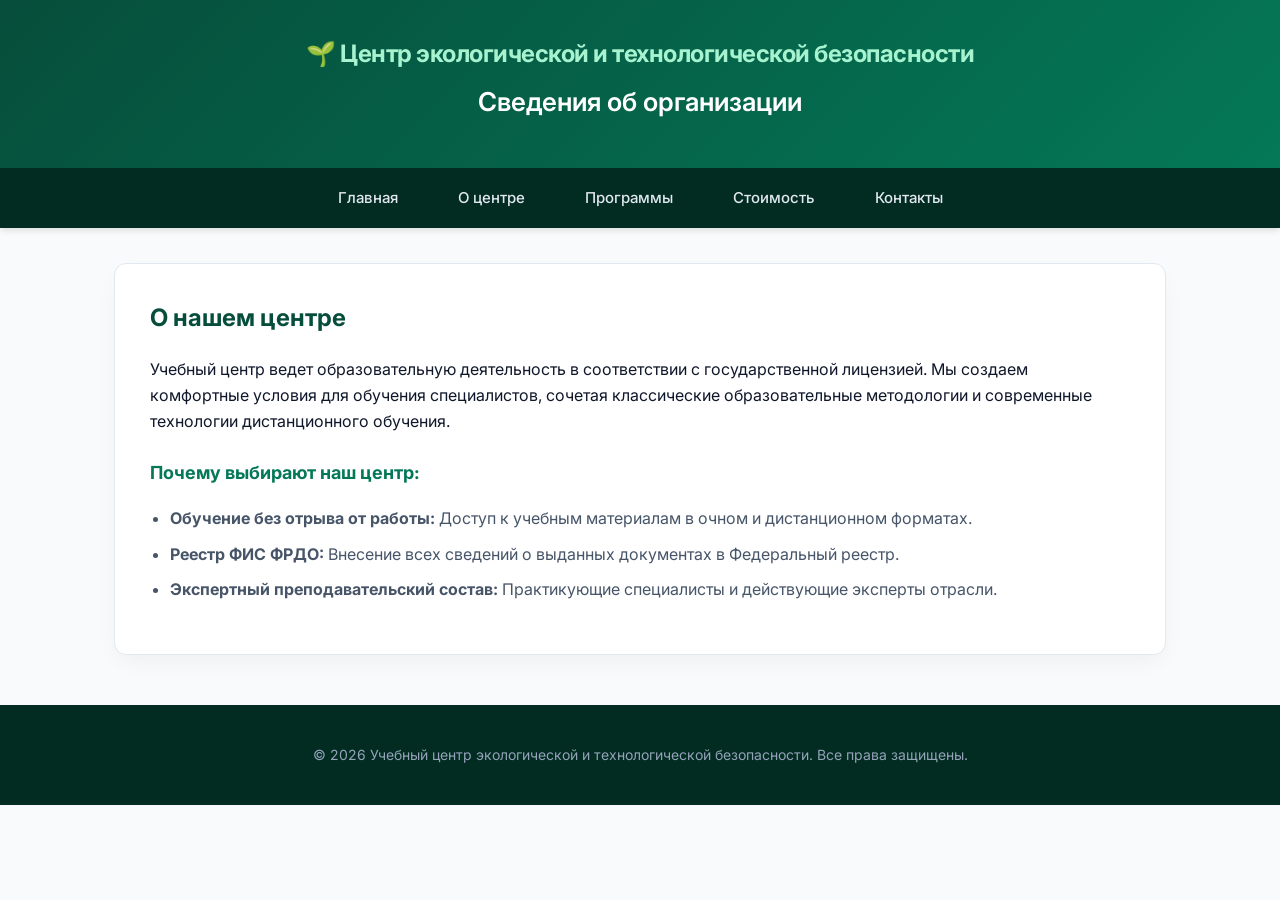
==== about.html @ e374bede "Add files via upload" ====
<!DOCTYPE html>
<html lang="ru">
<head>
    <meta charset="UTF-8">
    <meta name="viewport" content="width=device-width, initial-scale=1.0">
    <title>О компании — Учебный центр</title>
    <link rel="stylesheet" href="style.css">
</head>
<body>
    <header>
        <div class="logo">🌱 Центр экологической и технологической безопасности</div>
        <h1>Сведения об организации</h1>
    </header>

    <nav>
        <a href="index.html">Главная</a>
        <a href="about.html">О центре</a>
        <a href="catalog.html">Программы</a>
        <a href="price.html">Стоимость</a>
        <a href="contacts.html">Контакты</a>
    </nav>

    <main>
        <h2>О нашем центре</h2>
        <p>Учебный центр ведет образовательную деятельность в соответствии с государственной лицензией. Мы создаем комфортные условия для обучения специалистов, сочетая классические образовательные методологии и современные технологии дистанционного обучения.</p>
        
        <h3>Почему выбирают наш центр:</h3>
        <ul>
            <li><strong>Обучение без отрыва от работы:</strong> Доступ к учебным материалам в очном и дистанционном форматах.</li>
            <li><strong>Реестр ФИС ФРДО:</strong> Внесение всех сведений о выданных документах в Федеральный реестр.</li>
            <li><strong>Экспертный преподавательский состав:</strong> Практикующие специалисты и действующие эксперты отрасли.</li>
        </ul>
    </main>

    <footer>
        <p>&copy; 2026 Учебный центр экологической и технологической безопасности. Все права защищены.</p>
    </footer>
</body>
</html>
---- style.css ----
/* Подключение современного шрифта Inter */
@import url('https://fonts.googleapis.com/css2?family=Inter:wght@300;400;500;600;700&display=swap');

/* Сброс базовых отступов и современный переменный цвет */
:root {
    --primary: #10b981;        /* Изумрудно-зеленый акцент */
    --primary-dark: #064e3b;   /* Глубокий темно-зеленый */
    --accent: #f59e0b;         /* Тёплый янтарный */
    --bg-main: #f8fafc;        /* Светло-серый фон */
    --surface: #ffffff;        /* Белые карточки */
    --text-dark: #0f172a;      /* Основной текст */
    --text-muted: #475569;     /* Вторичный текст */
    --border: #e2e8f0;         /* Тонкие границы */
}

body {
    font-family: 'Inter', system-ui, -apple-system, BlinkMacSystemFont, sans-serif;
    margin: 0;
    padding: 0;
    background-color: var(--bg-main);
    color: var(--text-dark);
    line-height: 1.6;
}

/* Шапка сайта в стиле премиальных веб-сервисов */
header {
    background: linear-gradient(135deg, #064e3b 0%, #047857 100%);
    color: #ffffff;
    padding: 35px 20px;
    text-align: center;
}

.logo {
    font-size: 24px;
    font-weight: 700;
    color: #a7f3d0;
    letter-spacing: -0.5px;
    margin-bottom: 8px;
}

header h1 {
    margin: 0 0 10px 0;
    font-size: 26px;
    font-weight: 600;
}

header p {
    margin: 0;
    font-size: 15px;
    color: #ecfdf5;
    opacity: 0.9;
}

/* Современная навигация */
nav {
    background-color: #022c22;
    padding: 12px 20px;
    text-align: center;
    position: sticky;
    top: 0;
    z-index: 100;
    box-shadow: 0 4px 6px -1px rgba(0, 0, 0, 0.1);
}

nav a {
    color: #e2e8f0;
    text-decoration: none;
    margin: 0 16px;
    font-weight: 500;
    font-size: 15px;
    transition: all 0.2s ease;
    display: inline-block;
    padding: 6px 12px;
    border-radius: 6px;
}

nav a:hover {
    color: #ffffff;
    background-color: rgba(255, 255, 255, 0.1);
}

/* Основной контейнер */
main {
    max-width: 980px;
    margin: 35px auto;
    background: var(--surface);
    padding: 35px;
    border-radius: 12px;
    box-shadow: 0 10px 25px -5px rgba(0, 0, 0, 0.05);
    border: 1px solid var(--border);
}

main h2 {
    color: var(--primary-dark);
    font-size: 24px;
    font-weight: 700;
    margin-top: 0;
    margin-bottom: 20px;
}

main h3 {
    color: #047857;
    font-size: 18px;
    margin-top: 25px;
}

main ul {
    padding-left: 20px;
}

main li {
    margin-bottom: 10px;
    color: var(--text-muted);
}

/* Современные карточки каталога */
.catalog-grid {
    display: flex;
    gap: 20px;
    flex-wrap: wrap;
    margin-top: 20px;
}

.product-card {
    border: 1px solid var(--border);
    border-radius: 10px;
    padding: 22px;
    width: 270px;
    background: #ffffff;
    transition: transform 0.2s ease, box-shadow 0.2s ease;
}

.product-card:hover {
    transform: translateY(-4px);
    box-shadow: 0 12px 20px -5px rgba(0, 0, 0, 0.08);
}

.product-card h3 {
    margin-top: 0;
    font-size: 18px;
    color: var(--primary-dark);
}

.product-card p {
    color: var(--text-muted);
    font-size: 14px;
    margin-bottom: 0;
}

/* Стилизация таблицы прайс-листа */
table {
    width: 100%;
    border-collapse: separate;
    border-spacing: 0;
    margin-top: 20px;
    border-radius: 8px;
    overflow: hidden;
    border: 1px solid var(--border);
}

th, td {
    padding: 14px 18px;
    text-align: left;
    font-size: 14px;
}

.price-header {
    background-color: var(--primary-dark);
    color: #ffffff;
    font-weight: 600;
}

.price-row-odd {
    background-color: #ffffff;
}

.price-row-even {
    background-color: #f8fafc;
}

.price-discount {
    background-color: #ecfdf5;
    font-weight: 600;
    color: #065f46;
}

td {
    border-bottom: 1px solid var(--border);
}

tr:last-child td {
    border-bottom: none;
}

/* Подвал сайта */
footer {
    background-color: #022c22;
    color: #94a3b8;
    text-align: center;
    padding: 25px;
    margin-top: 50px;
    font-size: 14px;
}
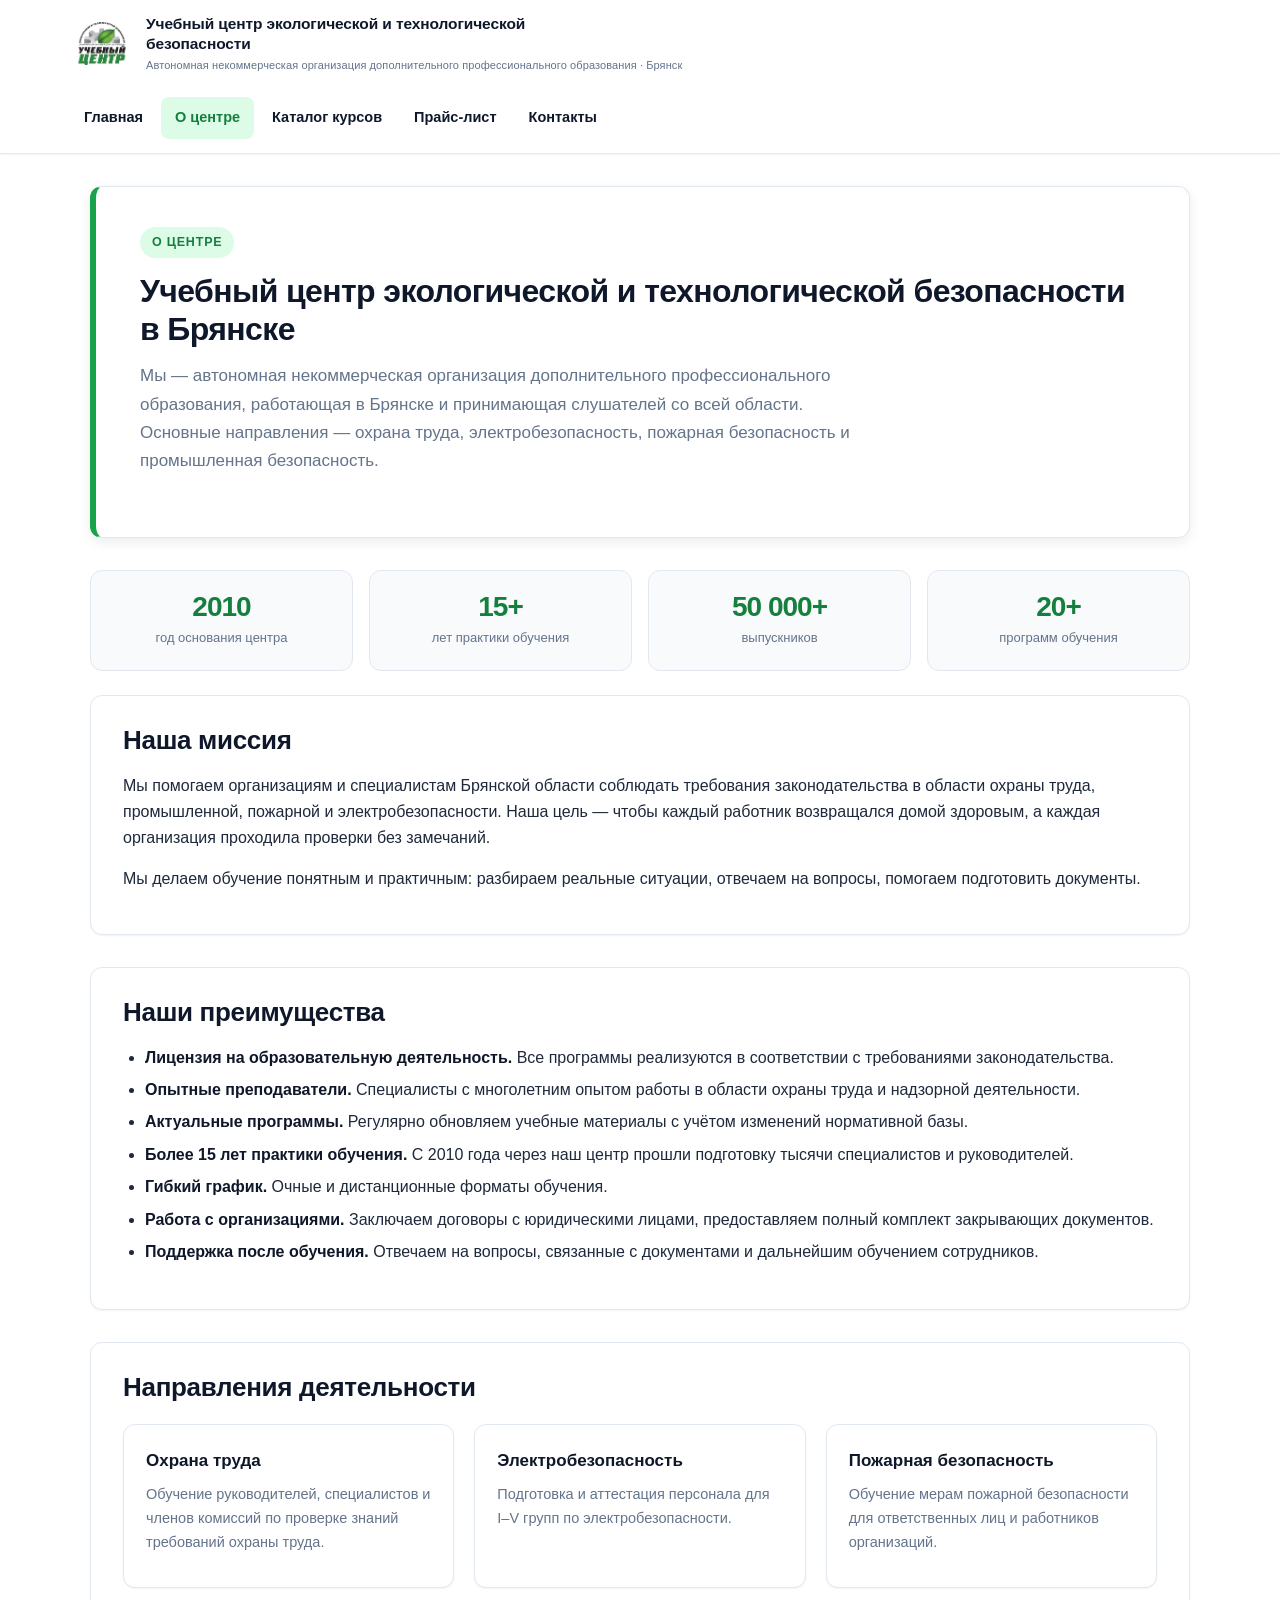
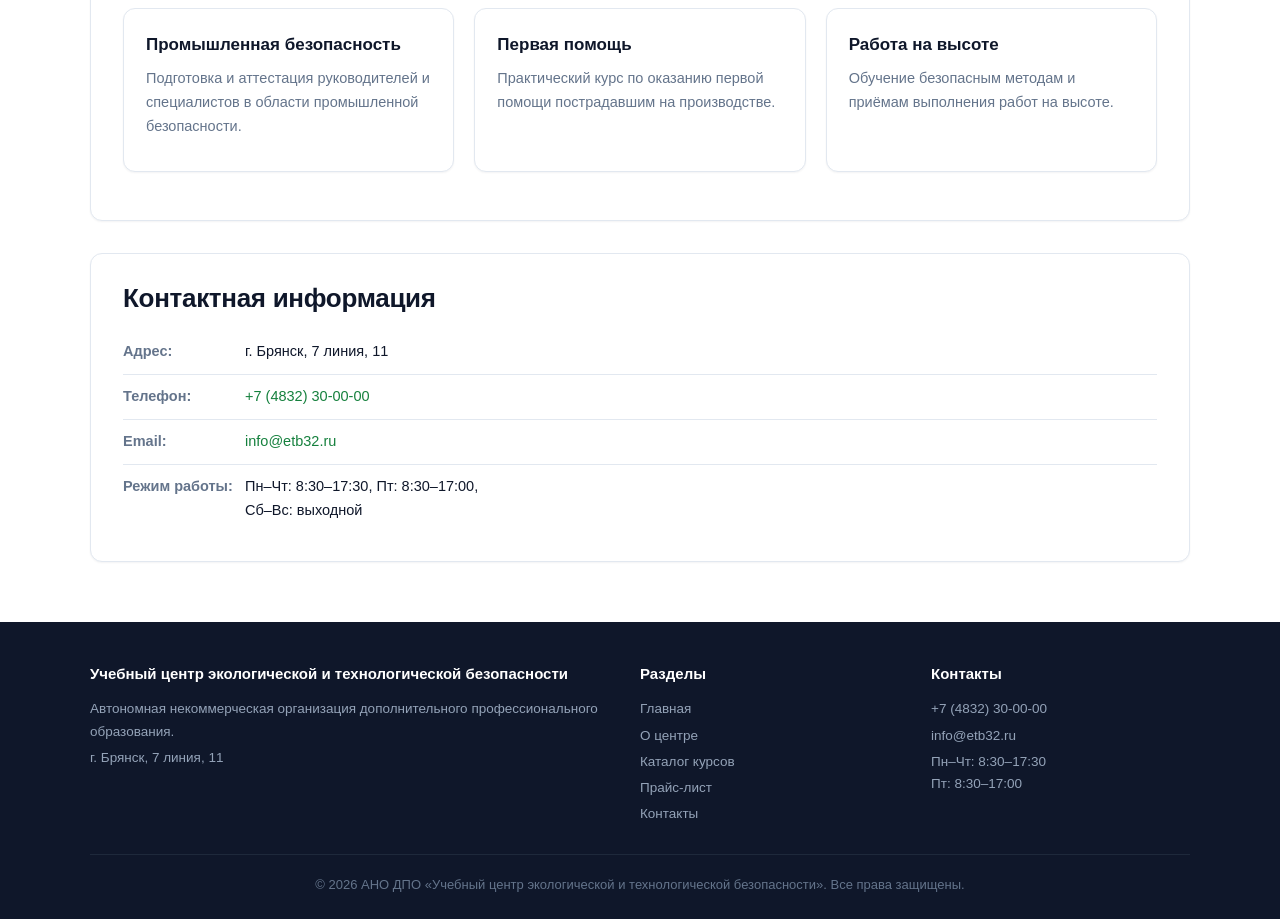
==== commit ff71d5b2: "Add files via upload" ====
--- a/about.html
+++ b/about.html
@@ -1,39 +1,175 @@
 <!DOCTYPE html>
 <html lang="ru">
 <head>
-    <meta charset="UTF-8">
-    <meta name="viewport" content="width=device-width, initial-scale=1.0">
-    <title>О компании — Учебный центр</title>
-    <link rel="stylesheet" href="style.css">
+  <meta charset="UTF-8">
+  <meta name="viewport" content="width=device-width, initial-scale=1.0">
+  <title>О центре — Учебный центр экологической и технологической безопасности</title>
+  <link rel="stylesheet" href="style.css">
 </head>
 <body>
-    <header>
-        <div class="logo">🌱 Центр экологической и технологической безопасности</div>
-        <h1>Сведения об организации</h1>
-    </header>
 
-    <nav>
-        <a href="index.html">Главная</a>
-        <a href="about.html">О центре</a>
-        <a href="catalog.html">Программы</a>
-        <a href="price.html">Стоимость</a>
-        <a href="contacts.html">Контакты</a>
+<header class="site-header">
+  <div class="container header-inner">
+    <a href="index.html" class="logo-link">
+      <img src="images/logo_0_1.png" alt="Логотип Учебного центра экологической и технологической безопасности" width="64">
+      <div class="logo-text">
+        <h1>Учебный центр экологической и технологической безопасности</h1>
+        <p>Автономная некоммерческая организация дополнительного профессионального образования · Брянск</p>
+      </div>
+    </a>
+    <nav class="main-nav">
+      <a href="index.html">Главная</a>
+      <a href="about.html" class="active">О центре</a>
+      <a href="courses.html">Каталог курсов</a>
+      <a href="price.html">Прайс-лист</a>
+      <a href="contacts.html">Контакты</a>
     </nav>
+  </div>
+</header>
 
-    <main>
-        <h2>О нашем центре</h2>
-        <p>Учебный центр ведет образовательную деятельность в соответствии с государственной лицензией. Мы создаем комфортные условия для обучения специалистов, сочетая классические образовательные методологии и современные технологии дистанционного обучения.</p>
-        
-        <h3>Почему выбирают наш центр:</h3>
+<main>
+
+  <section class="hero">
+    <span class="hero-label">О центре</span>
+    <h2>Учебный центр экологической и технологической безопасности в Брянске</h2>
+    <p>
+      Мы — автономная некоммерческая организация дополнительного профессионального
+      образования, работающая в Брянске и принимающая слушателей со всей области.
+      Основные направления — охрана труда, электробезопасность, пожарная
+      безопасность и промышленная безопасность.
+    </p>
+  </section>
+
+  <section class="stats">
+    <div class="stat">
+      <div class="stat-value">2010</div>
+      <div class="stat-label">год основания центра</div>
+    </div>
+    <div class="stat">
+      <div class="stat-value">15+</div>
+      <div class="stat-label">лет практики обучения</div>
+    </div>
+    <div class="stat">
+      <div class="stat-value">50 000+</div>
+      <div class="stat-label">выпускников</div>
+    </div>
+    <div class="stat">
+      <div class="stat-value">20+</div>
+      <div class="stat-label">программ обучения</div>
+    </div>
+  </section>
+
+  <section class="card-block">
+    <h2>Наша миссия</h2>
+    <p>
+      Мы помогаем организациям и специалистам Брянской области соблюдать требования
+      законодательства в области охраны труда, промышленной, пожарной и
+      электробезопасности. Наша цель — чтобы каждый работник возвращался домой
+      здоровым, а каждая организация проходила проверки без замечаний.
+    </p>
+    <p>
+      Мы делаем обучение понятным и практичным: разбираем реальные ситуации,
+      отвечаем на вопросы, помогаем подготовить документы.
+    </p>
+  </section>
+
+  <section class="card-block">
+    <h2>Наши преимущества</h2>
+    <ul>
+      <li><strong>Лицензия на образовательную деятельность.</strong> Все программы реализуются в соответствии с требованиями законодательства.</li>
+      <li><strong>Опытные преподаватели.</strong> Специалисты с многолетним опытом работы в области охраны труда и надзорной деятельности.</li>
+      <li><strong>Актуальные программы.</strong> Регулярно обновляем учебные материалы с учётом изменений нормативной базы.</li>
+      <li><strong>Более 15 лет практики обучения.</strong> С 2010 года через наш центр прошли подготовку тысячи специалистов и руководителей.</li>
+      <li><strong>Гибкий график.</strong> Очные и дистанционные форматы обучения.</li>
+      <li><strong>Работа с организациями.</strong> Заключаем договоры с юридическими лицами, предоставляем полный комплект закрывающих документов.</li>
+      <li><strong>Поддержка после обучения.</strong> Отвечаем на вопросы, связанные с документами и дальнейшим обучением сотрудников.</li>
+    </ul>
+  </section>
+
+  <section class="card-block">
+    <h2>Направления деятельности</h2>
+    <div class="grid">
+      <div class="card">
+        <h3>Охрана труда</h3>
+        <p>Обучение руководителей, специалистов и членов комиссий по проверке знаний требований охраны труда.</p>
+      </div>
+      <div class="card">
+        <h3>Электробезопасность</h3>
+        <p>Подготовка и аттестация персонала для I–V групп по электробезопасности.</p>
+      </div>
+      <div class="card">
+        <h3>Пожарная безопасность</h3>
+        <p>Обучение мерам пожарной безопасности для ответственных лиц и работников организаций.</p>
+      </div>
+      <div class="card">
+        <h3>Промышленная безопасность</h3>
+        <p>Подготовка и аттестация руководителей и специалистов в области промышленной безопасности.</p>
+      </div>
+      <div class="card">
+        <h3>Первая помощь</h3>
+        <p>Практический курс по оказанию первой помощи пострадавшим на производстве.</p>
+      </div>
+      <div class="card">
+        <h3>Работа на высоте</h3>
+        <p>Обучение безопасным методам и приёмам выполнения работ на высоте.</p>
+      </div>
+    </div>
+  </section>
+
+  <section class="card-block">
+    <h2>Контактная информация</h2>
+    <div class="contact-row">
+      <span class="label">Адрес:</span>
+      <span class="value">г. Брянск, 7 линия, 11</span>
+    </div>
+    <div class="contact-row">
+      <span class="label">Телефон:</span>
+      <span class="value"><a href="tel:+74832300000">+7 (4832) 30-00-00</a></span>
+    </div>
+    <div class="contact-row">
+      <span class="label">Email:</span>
+      <span class="value"><a href="mailto:info@etb32.ru">info@etb32.ru</a></span>
+    </div>
+    <div class="contact-row">
+      <span class="label">Режим работы:</span>
+      <span class="value">Пн–Чт: 8:30–17:30, Пт: 8:30–17:00,<br>Сб–Вс: выходной</span>
+    </div>
+  </section>
+
+</main>
+
+<footer class="site-footer">
+  <div class="container">
+    <div class="footer-grid">
+      <div>
+        <h4>Учебный центр экологической и технологической безопасности</h4>
+        <p>Автономная некоммерческая организация дополнительного профессионального образования.</p>
+        <p>г. Брянск, 7 линия, 11</p>
+      </div>
+      <div>
+        <h4>Разделы</h4>
         <ul>
-            <li><strong>Обучение без отрыва от работы:</strong> Доступ к учебным материалам в очном и дистанционном форматах.</li>
-            <li><strong>Реестр ФИС ФРДО:</strong> Внесение всех сведений о выданных документах в Федеральный реестр.</li>
-            <li><strong>Экспертный преподавательский состав:</strong> Практикующие специалисты и действующие эксперты отрасли.</li>
+          <li><a href="index.html">Главная</a></li>
+          <li><a href="about.html">О центре</a></li>
+          <li><a href="courses.html">Каталог курсов</a></li>
+          <li><a href="price.html">Прайс-лист</a></li>
+          <li><a href="contacts.html">Контакты</a></li>
         </ul>
-    </main>
+      </div>
+      <div>
+        <h4>Контакты</h4>
+        <ul>
+          <li><a href="tel:+74832300000">+7 (4832) 30-00-00</a></li>
+          <li><a href="mailto:info@etb32.ru">info@etb32.ru</a></li>
+          <li>Пн–Чт: 8:30–17:30<br>Пт: 8:30–17:00</li>
+        </ul>
+      </div>
+    </div>
+    <div class="footer-bottom">
+      &copy; 2026 АНО ДПО «Учебный центр экологической и технологической безопасности». Все права защищены.
+    </div>
+  </div>
+</footer>
 
-    <footer>
-        <p>&copy; 2026 Учебный центр экологической и технологической безопасности. Все права защищены.</p>
-    </footer>
 </body>
 </html>
--- a/style.css
+++ b/style.css
@@ -1,203 +1,423 @@
-/* Подключение современного шрифта Inter */
-@import url('https://fonts.googleapis.com/css2?family=Inter:wght@300;400;500;600;700&display=swap');
-
-/* Сброс базовых отступов и современный переменный цвет */
 :root {
-    --primary: #10b981;        /* Изумрудно-зеленый акцент */
-    --primary-dark: #064e3b;   /* Глубокий темно-зеленый */
-    --accent: #f59e0b;         /* Тёплый янтарный */
-    --bg-main: #f8fafc;        /* Светло-серый фон */
-    --surface: #ffffff;        /* Белые карточки */
-    --text-dark: #0f172a;      /* Основной текст */
-    --text-muted: #475569;     /* Вторичный текст */
-    --border: #e2e8f0;         /* Тонкие границы */
-}
+  --bg:          #ffffff;
+  --surface:     #f8fafc;
+  --surface-2:   #f1f5f9;
+  --text:        #0f172a;
+  --muted:       #64748b;
+  --primary:     #16a34a;
+  --primary-dk:  #15803d;
+  --primary-lt:  #dcfce7;
+  --accent:      #facc15;
+  --accent-dk:   #eab308;
+  --border:      #e2e8f0;
+  --shadow-sm:   0 1px 2px rgba(15, 23, 42, .05);
+  --shadow-md:   0 4px 12px rgba(15, 23, 42, .08);
+  --radius:      12px;
+}
+
+* { box-sizing: border-box; }
+html { scroll-behavior: smooth; }
 
 body {
-    font-family: 'Inter', system-ui, -apple-system, BlinkMacSystemFont, sans-serif;
-    margin: 0;
-    padding: 0;
-    background-color: var(--bg-main);
-    color: var(--text-dark);
-    line-height: 1.6;
-}
-
-/* Шапка сайта в стиле премиальных веб-сервисов */
-header {
-    background: linear-gradient(135deg, #064e3b 0%, #047857 100%);
-    color: #ffffff;
-    padding: 35px 20px;
-    text-align: center;
-}
-
-.logo {
-    font-size: 24px;
-    font-weight: 700;
-    color: #a7f3d0;
-    letter-spacing: -0.5px;
-    margin-bottom: 8px;
-}
-
-header h1 {
-    margin: 0 0 10px 0;
-    font-size: 26px;
-    font-weight: 600;
-}
-
-header p {
-    margin: 0;
-    font-size: 15px;
-    color: #ecfdf5;
-    opacity: 0.9;
-}
-
-/* Современная навигация */
-nav {
-    background-color: #022c22;
-    padding: 12px 20px;
-    text-align: center;
-    position: sticky;
-    top: 0;
-    z-index: 100;
-    box-shadow: 0 4px 6px -1px rgba(0, 0, 0, 0.1);
-}
-
-nav a {
-    color: #e2e8f0;
-    text-decoration: none;
-    margin: 0 16px;
-    font-weight: 500;
-    font-size: 15px;
-    transition: all 0.2s ease;
-    display: inline-block;
-    padding: 6px 12px;
-    border-radius: 6px;
-}
-
-nav a:hover {
-    color: #ffffff;
-    background-color: rgba(255, 255, 255, 0.1);
-}
-
-/* Основной контейнер */
-main {
-    max-width: 980px;
-    margin: 35px auto;
-    background: var(--surface);
-    padding: 35px;
-    border-radius: 12px;
-    box-shadow: 0 10px 25px -5px rgba(0, 0, 0, 0.05);
-    border: 1px solid var(--border);
-}
-
-main h2 {
-    color: var(--primary-dark);
-    font-size: 24px;
-    font-weight: 700;
-    margin-top: 0;
-    margin-bottom: 20px;
-}
-
-main h3 {
-    color: #047857;
-    font-size: 18px;
-    margin-top: 25px;
-}
-
-main ul {
-    padding-left: 20px;
-}
-
-main li {
-    margin-bottom: 10px;
-    color: var(--text-muted);
-}
-
-/* Современные карточки каталога */
-.catalog-grid {
-    display: flex;
-    gap: 20px;
-    flex-wrap: wrap;
-    margin-top: 20px;
-}
-
-.product-card {
-    border: 1px solid var(--border);
-    border-radius: 10px;
-    padding: 22px;
-    width: 270px;
-    background: #ffffff;
-    transition: transform 0.2s ease, box-shadow 0.2s ease;
-}
-
-.product-card:hover {
-    transform: translateY(-4px);
-    box-shadow: 0 12px 20px -5px rgba(0, 0, 0, 0.08);
-}
-
-.product-card h3 {
-    margin-top: 0;
-    font-size: 18px;
-    color: var(--primary-dark);
-}
-
-.product-card p {
-    color: var(--text-muted);
-    font-size: 14px;
-    margin-bottom: 0;
-}
-
-/* Стилизация таблицы прайс-листа */
-table {
-    width: 100%;
-    border-collapse: separate;
-    border-spacing: 0;
-    margin-top: 20px;
-    border-radius: 8px;
-    overflow: hidden;
-    border: 1px solid var(--border);
-}
-
-th, td {
-    padding: 14px 18px;
-    text-align: left;
-    font-size: 14px;
-}
-
-.price-header {
-    background-color: var(--primary-dark);
-    color: #ffffff;
-    font-weight: 600;
-}
-
-.price-row-odd {
-    background-color: #ffffff;
-}
-
-.price-row-even {
-    background-color: #f8fafc;
-}
-
-.price-discount {
-    background-color: #ecfdf5;
-    font-weight: 600;
-    color: #065f46;
-}
-
-td {
-    border-bottom: 1px solid var(--border);
-}
-
-tr:last-child td {
-    border-bottom: none;
-}
-
-/* Подвал сайта */
-footer {
-    background-color: #022c22;
-    color: #94a3b8;
-    text-align: center;
-    padding: 25px;
-    margin-top: 50px;
-    font-size: 14px;
+  font-family: -apple-system, BlinkMacSystemFont, "Segoe UI", "Helvetica Neue", Arial, sans-serif;
+  font-size: 16px;
+  line-height: 1.65;
+  color: var(--text);
+  background-color: var(--bg);
+  margin: 0;
+  padding: 0;
+  -webkit-font-smoothing: antialiased;
+}
+
+.container { max-width: 1140px; margin: 0 auto; padding: 0 20px; }
+
+a { color: var(--primary-dk); text-decoration: none; transition: color .15s; }
+a:hover { color: var(--primary); }
+
+img { max-width: 100%; display: block; }
+
+.site-header {
+  background-color: #ffffff;
+  border-bottom: 1px solid var(--border);
+  position: sticky;
+  top: 0;
+  z-index: 100;
+  box-shadow: var(--shadow-sm);
+}
+
+.header-inner {
+  display: flex;
+  align-items: center;
+  justify-content: space-between;
+  gap: 24px;
+  padding: 14px 0;
+  flex-wrap: wrap;
+}
+
+.logo-link {
+  display: flex;
+  align-items: center;
+  gap: 12px;
+  color: var(--text);
+  text-decoration: none;
+}
+.logo-link:hover { color: var(--text); }
+.logo-link img { flex-shrink: 0; border-radius: 8px; }
+
+.logo-text h1 {
+  margin: 0;
+  font-size: 15.5px;
+  line-height: 1.3;
+  color: var(--text);
+  font-weight: 700;
+  max-width: 480px;
+  letter-spacing: -0.1px;
+}
+
+.logo-text p {
+  margin: 4px 0 0;
+  font-size: 11px;
+  color: var(--muted);
+  letter-spacing: 0.1px;
+  line-height: 1.35;
+}
+
+.main-nav { display: flex; flex-wrap: wrap; gap: 4px; }
+
+.main-nav a {
+  color: var(--text);
+  padding: 9px 14px;
+  border-radius: 8px;
+  font-weight: 600;
+  font-size: 14.5px;
+  transition: background-color .15s, color .15s;
+}
+.main-nav a:hover { background-color: var(--surface-2); color: var(--primary-dk); }
+.main-nav a.active { background-color: var(--primary-lt); color: var(--primary-dk); }
+
+main { max-width: 1140px; margin: 32px auto 48px; padding: 0 20px; }
+section { margin-bottom: 32px; }
+
+section.card-block {
+  background: #ffffff;
+  border: 1px solid var(--border);
+  border-radius: var(--radius);
+  padding: 28px 32px;
+  box-shadow: var(--shadow-sm);
+}
+
+h2 { font-size: 26px; line-height: 1.25; color: var(--text); margin: 0 0 16px; font-weight: 700; letter-spacing: -0.3px; }
+h3 { font-size: 18px; color: var(--text); margin: 22px 0 8px; font-weight: 700; }
+
+p { margin: 0 0 14px; color: #1e293b; }
+ul, ol { padding-left: 22px; margin: 0 0 16px; }
+li { margin-bottom: 6px; color: #1e293b; }
+strong { color: var(--text); font-weight: 700; }
+
+.hero {
+  background: #ffffff;
+  border: 1px solid var(--border);
+  border-left: 6px solid var(--primary);
+  border-radius: var(--radius);
+  padding: 40px 44px;
+  margin-bottom: 32px;
+  box-shadow: var(--shadow-md);
+}
+
+.hero .hero-label {
+  display: inline-block;
+  background: var(--primary-lt);
+  color: var(--primary-dk);
+  font-size: 12.5px;
+  font-weight: 700;
+  letter-spacing: 0.8px;
+  text-transform: uppercase;
+  padding: 5px 12px;
+  border-radius: 999px;
+  margin-bottom: 14px;
+}
+
+.hero h2 { font-size: 32px; line-height: 1.2; margin: 0 0 14px; letter-spacing: -0.6px; }
+.hero p { font-size: 17px; color: var(--muted); margin: 0 0 22px; max-width: 720px; }
+
+.btn {
+  display: inline-block;
+  background-color: var(--accent);
+  color: var(--text);
+  padding: 13px 26px;
+  border-radius: 10px;
+  text-decoration: none;
+  font-weight: 700;
+  font-size: 15px;
+  box-shadow: 0 4px 14px rgba(250, 204, 21, .35);
+  transition: background-color .15s, transform .1s, box-shadow .15s;
+  border: none;
+  cursor: pointer;
+}
+.btn:hover {
+  background-color: var(--accent-dk);
+  color: var(--text);
+  transform: translateY(-1px);
+  box-shadow: 0 6px 18px rgba(250, 204, 21, .45);
+}
+
+.btn-outline {
+  display: inline-block;
+  background: #ffffff;
+  color: var(--primary-dk);
+  border: 1.5px solid var(--primary);
+  padding: 11px 24px;
+  border-radius: 10px;
+  font-weight: 700;
+  font-size: 15px;
+  transition: background-color .15s;
+}
+.btn-outline:hover { background-color: var(--primary-lt); color: var(--primary-dk); }
+
+.grid {
+  display: grid;
+  grid-template-columns: repeat(auto-fit, minmax(260px, 1fr));
+  gap: 20px;
+  margin: 20px 0;
+}
+
+.card {
+  background-color: #ffffff;
+  border: 1px solid var(--border);
+  border-radius: var(--radius);
+  padding: 22px;
+  box-shadow: var(--shadow-sm);
+  transition: box-shadow .2s, transform .15s, border-color .15s;
+  display: flex;
+  flex-direction: column;
+}
+.card:hover { box-shadow: var(--shadow-md); transform: translateY(-2px); border-color: #cbd5e1; }
+.card h3 { margin-top: 0; color: var(--text); font-size: 17px; }
+.card p { color: var(--muted); font-size: 14.5px; margin-bottom: 10px; }
+.card ul { margin: 6px 0 0; padding-left: 18px; }
+.card li { font-size: 14px; color: #475569; margin-bottom: 4px; }
+.card img { border-radius: 8px; margin-bottom: 12px; }
+
+.stats {
+  display: grid;
+  grid-template-columns: repeat(auto-fit, minmax(180px, 1fr));
+  gap: 16px;
+  margin: 24px 0;
+}
+
+.stat {
+  background: var(--surface);
+  border-radius: var(--radius);
+  padding: 22px 20px;
+  text-align: center;
+  border: 1px solid var(--border);
+}
+
+.stat-value {
+  font-size: 28px;
+  font-weight: 800;
+  color: var(--primary-dk);
+  line-height: 1;
+  margin-bottom: 6px;
+  letter-spacing: -1px;
+}
+
+.stat-label { font-size: 13px; color: var(--muted); font-weight: 500; }
+
+.price-table {
+  width: 100%;
+  border-collapse: collapse;
+  margin: 20px 0;
+  border-radius: var(--radius);
+  overflow: hidden;
+  box-shadow: var(--shadow-sm);
+  background: #ffffff;
+  font-size: 14.5px;
+}
+.price-table caption {
+  caption-side: top;
+  text-align: left;
+  font-weight: 700;
+  color: var(--text);
+  padding: 0 0 10px;
+  font-size: 16px;
+}
+.price-table th, .price-table td {
+  padding: 14px 16px;
+  text-align: left;
+  border-bottom: 1px solid var(--border);
+}
+.price-table thead th {
+  background-color: var(--text);
+  color: #ffffff;
+  font-weight: 600;
+  font-size: 13px;
+  text-transform: uppercase;
+  letter-spacing: 0.5px;
+}
+.price-table tbody tr:hover td { background-color: var(--surface); }
+.price-table td:last-child {
+  font-weight: 700;
+  color: var(--primary-dk);
+  text-align: right;
+  white-space: nowrap;
+}
+.price-discount td {
+  background-color: #fffbeb !important;
+  color: #78350f !important;
+  font-weight: 700;
+  text-align: left !important;
+}
+
+.contact-form { display: grid; gap: 16px; }
+
+.contact-form label {
+  display: grid;
+  gap: 6px;
+  font-weight: 600;
+  color: var(--text);
+  font-size: 14.5px;
+}
+
+.contact-form input,
+.contact-form textarea {
+  padding: 11px 14px;
+  border: 1.5px solid var(--border);
+  border-radius: 8px;
+  font: inherit;
+  font-size: 15px;
+  background: #ffffff;
+  color: var(--text);
+  transition: border-color .15s, box-shadow .15s;
+}
+.contact-form input:focus,
+.contact-form textarea:focus {
+  outline: none;
+  border-color: var(--primary);
+  box-shadow: 0 0 0 3px rgba(22, 163, 74, .15);
+}
+.contact-form button {
+  background-color: var(--primary);
+  color: #ffffff;
+  border: none;
+  padding: 13px;
+  border-radius: 8px;
+  cursor: pointer;
+  font-weight: 700;
+  font-size: 15px;
+  transition: background-color .15s;
+}
+.contact-form button:hover { background-color: var(--primary-dk); }
+
+.contact-row {
+  display: flex;
+  gap: 12px;
+  padding: 10px 0;
+  border-bottom: 1px solid var(--border);
+  font-size: 14.5px;
+  align-items: flex-start;
+}
+.contact-row:last-child { border-bottom: none; }
+.contact-row .label {
+  color: var(--muted);
+  min-width: 110px;
+  font-weight: 600;
+  flex-shrink: 0;
+}
+.contact-row .value { color: var(--text); }
+
+.contact-row.stacked {
+  flex-direction: column;
+  gap: 3px;
+}
+.contact-row.stacked .label {
+  min-width: 0;
+  font-size: 11.5px;
+  text-transform: uppercase;
+  letter-spacing: 0.5px;
+  color: var(--muted);
+  font-weight: 700;
+}
+.contact-row.stacked .value {
+  color: var(--text);
+  font-size: 14.5px;
+  line-height: 1.5;
+}
+
+.map iframe {
+  width: 100%;
+  height: 380px;
+  border: 1px solid var(--border);
+  border-radius: var(--radius);
+  display: block;
+}
+
+.site-footer {
+  background-color: var(--text);
+  color: #cbd5e1;
+  padding: 40px 0 24px;
+  margin-top: 60px;
+  font-size: 14px;
+}
+
+.footer-grid {
+  display: grid;
+  grid-template-columns: 2fr 1fr 1fr;
+  gap: 32px;
+  margin-bottom: 24px;
+}
+
+.footer-grid h4 {
+  color: #ffffff;
+  font-size: 15px;
+  margin: 0 0 12px;
+  font-weight: 700;
+}
+
+.footer-grid p, .footer-grid li {
+  color: #94a3b8;
+  margin: 4px 0;
+  font-size: 13.5px;
+}
+
+.footer-grid ul { list-style: none; padding: 0; margin: 0; }
+.footer-grid a { color: #94a3b8; }
+.footer-grid a:hover { color: var(--accent); }
+
+.footer-bottom {
+  border-top: 1px solid #1e293b;
+  padding-top: 20px;
+  text-align: center;
+  color: #64748b;
+  font-size: 13px;
+  line-height: 1.6;
+}
+
+.faq-item { border-bottom: 1px solid var(--border); padding: 16px 0; }
+.faq-item:last-child { border-bottom: none; }
+.faq-item strong { display: block; margin-bottom: 6px; color: var(--text); font-size: 15.5px; }
+.faq-item p { color: var(--muted); margin: 0; font-size: 14.5px; }
+
+.badge {
+  display: inline-block;
+  background: var(--primary-lt);
+  color: var(--primary-dk);
+  font-size: 12px;
+  font-weight: 700;
+  padding: 4px 10px;
+  border-radius: 999px;
+  letter-spacing: 0.3px;
+  margin-bottom: 8px;
+}
+
+@media (max-width: 800px) {
+  .header-inner { flex-direction: column; align-items: flex-start; gap: 12px; }
+  .main-nav { width: 100%; }
+  .hero { padding: 28px 22px; }
+  .hero h2 { font-size: 24px; }
+  .footer-grid { grid-template-columns: 1fr; gap: 22px; }
+  .price-table { font-size: 13px; }
+  .price-table th, .price-table td { padding: 10px; }
+  main { margin: 20px auto 32px; }
+  .logo-text h1 { font-size: 14.5px; }
 }
